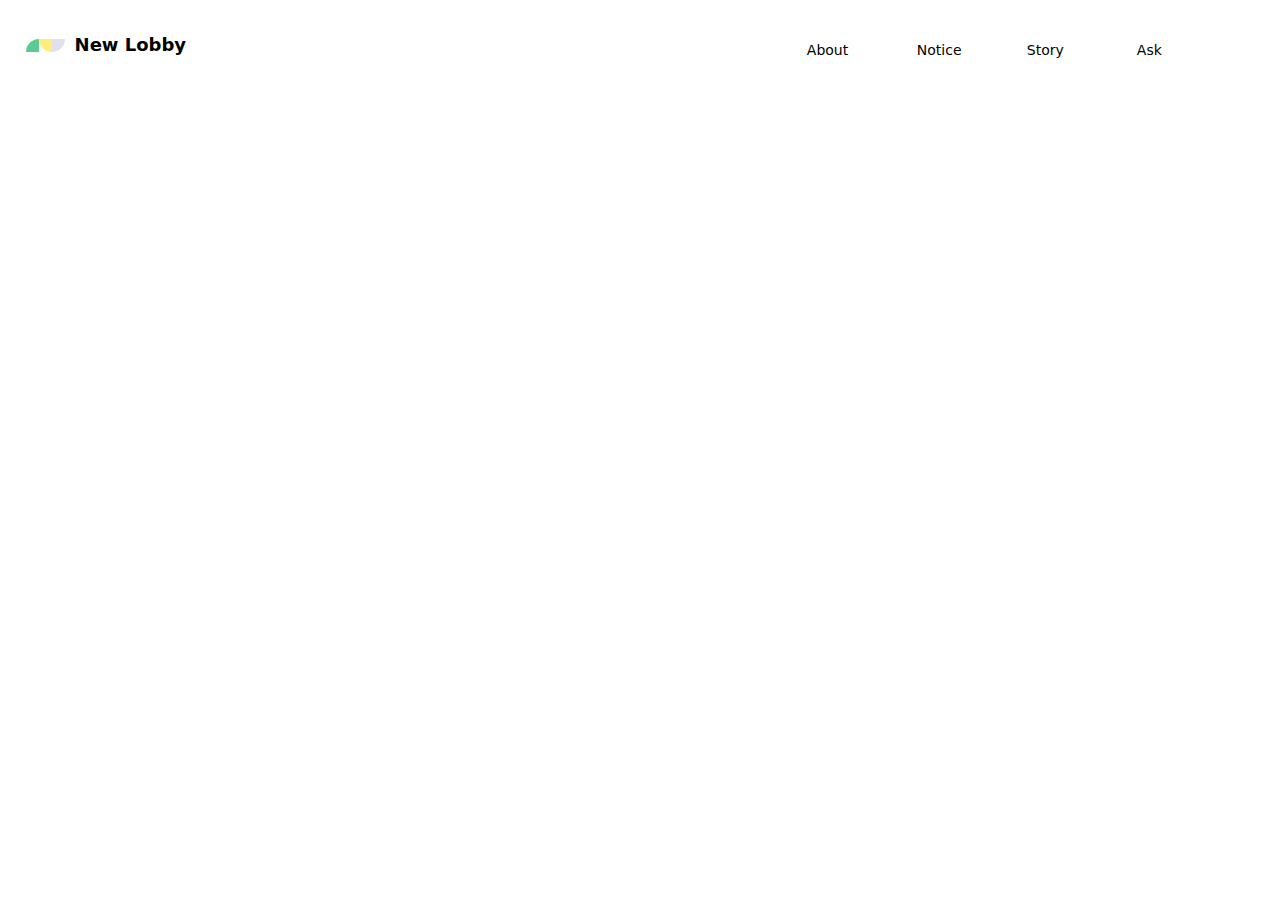
==== index.html @ 742c062a "240725  html 설계" ====
<!DOCTYPE html>
<html lang="ko">

<head>
  <meta charset="UTF-8">
  <title>새로비 소통 페이지</title>

  <!--========== open graph -->
  <meta property="og:title" content="새로비 소통 페이지">
  <meta property="og:description" content="여기를 눌러 링크를 확인하세요">
  <meta property="og:image" content="#">
  <meta property="og:url" content="#">

  <!--========== favicon -->
  <link rel="shortcut icon" href="./assets/images/favicon.ico" type="image/x-icon">
  <link rel="apple-touch-icon" sizes="180x180" href="./assets/images/apple-touch-icon.png">
  <link rel="icon" type="image/png" sizes="32x32" href="./assets/images/favicon-32x32.png">
  <link rel="icon" type="image/png" sizes="16x16" href="./assets/images/favicon-16x16.png">
  <link rel="manifest" href="./assets/images/site.webmanifest">


  <!--========== style -->
  <!--===== reset -->
  <link rel="stylesheet" href="./assets/style/reset.css">
  <!--===== plugIn -->
  <!--===== font -->
  <!-- 
    @font-face {
    font-family: 'TheJamsil5Bold';
    src: url('https://fastly.jsdelivr.net/gh/projectnoonnu/noonfonts_2302_01@1.0/TheJamsil5Bold.woff2') format('woff2');
    font-weight: 700;
    font-style: normal;
    }
  -->
  <!--===== css -->
  <link rel="stylesheet" href="./assets/style/var.css">
  <link rel="stylesheet" href="./assets/style/index.css">


  <!--========== js -->
  <!--===== besic -->
  <script src="./assets/Js/jquery-3.7.1.min.js"></script>
  <script src="./assets/Js/jquery-ui.min.js"></script>
  <!--===== plugIn -->

</head>

<body>
  <!--========== header -->
  <header class="header">
    <!--===== header logoWrapper -->
    <ul class="logoWrapper">
      <a href="#">
        <li class="graphicLogo">
          <div class="graphic"></div>
          <div class="graphic"></div>
          <div class="graphic"></div>
        </li>
        <li class="textLogo">
          <h1 class="textLogo_en"><div>New Lobby</div></h1>
          <h1 class="textLogo_ko"><div>새로운 소통 페이지</div></h1>
          <h1 class="textLogo_la"><div>New Lobby</div></h1>
        </li>
      </a>
    </ul>
    <!--===== header navWrapper -->
    <ul class="navWrapper mainMenu_wrapper">
      <li class="mainMenu_item about">
        <p class="mainMenu_btn">About</p>
        <ul class="subMenu_wrapper">
          <li class="subMenu_item">
            <a href="#">New Lobby</a>
          </li>
          <li class="subMenu_item">
            <a href="#">안녕, 새로비!</a>
          </li>
        </ul>
      </li>
      <li class="mainMenu_item notice">
        <p class="mainMenu_btn">Notice</p>
        <ul class="subMenu_wrapper">
          <li class="subMenu_item">
            <a href="#">공지사항</a>
          </li>
          <li class="subMenu_item">
            <a href="#">주요 일정 캘린더</a>
          </li>
          <li class="subMenu_item">
            <a href="#">사옥 생활 안내</a>
          </li>
        </ul>
      </li>
      <li class="mainMenu_item story">
        <p class="mainMenu_btn">Story</p>
        <ul class="subMenu_wrapper">
          <li class="subMenu_item">
            <a href="#">새로비 스토리</a>
          </li>
          <li class="subMenu_item">
            <a href="#">이벤트/설문</a>
          </li>
        </ul>
      </li>
      <li class="mainMenu_item ask">
        <p class="mainMenu_btn">Ask</p>
        <ul class="subMenu_wrapper">
          <li class="subMenu_item">
            <a href="#">자주 묻는 질문</a>
          </li>
          <li class="subMenu_item">
            <a href="#">1:1 문의</a>
          </li>
        </ul>
      </li>
    </ul>
  </header>


  <!--========== main -->
  <main></main>


  <!--========== footer -->
  <footer></footer>


</body>

</html>
---- assets/style/var.css ----
/*========== color */
/*========== size */
/*========== weight */
/*========== font *//*# sourceMappingURL=var.css.map */
---- assets/style/index.css ----
/*========== color */
/*========== size */
/*========== weight */
/*========== font */
body {
  font-family: "TheJamsil5Bold", system-ui, -apple-system, BlinkMacSystemFont, "Segoe UI", Roboto, Oxygen, Ubuntu, Cantarell, "Open Sans", "Helvetica Neue", sans-serif;
  src: url("https://fastly.jsdelivr.net/gh/projectnoonnu/noonfonts_2302_01@1.0/TheJamsil5Bold.woff2") format("woff2");
  color: #000;
}

/*========== header */
header {
  width: 100%;
  height: 90px;
  background-color: #fff;
  display: grid;
  grid-template-columns: 1fr 1fr;
  align-content: center;
  padding: 0 2vw;
}
header .logoWrapper a {
  display: flex;
  align-items: center;
  gap: 10px;
}
header .logoWrapper a .graphicLogo {
  display: flex;
}
header .logoWrapper a .graphicLogo .graphic {
  width: 13px;
  height: 13px;
  display: block;
}
header .logoWrapper a .graphicLogo .graphic:nth-child(1) {
  background-color: #5BCB93;
  border-radius: 13px 0 0 0;
}
header .logoWrapper a .graphicLogo .graphic:nth-child(2) {
  background-color: #FFEE7C;
  border-radius: 0 0 0 13px;
}
header .logoWrapper a .graphicLogo .graphic:nth-child(3) {
  background-color: #DFE1EC;
  border-radius: 0 0 13px 0;
}
header .logoWrapper a .textLogo {
  font-weight: 800;
  font-size: 18px;
  overflow: hidden;
  height: 22px;
}
header .logoWrapper a .textLogo h1 div {
  height: 21px;
  display: inline-block;
}
header .logoWrapper a .textLogo .textLogo_en {
  animation: show 5s linear infinite;
}
@keyframes show {
  0% {
    margin-top: -42px;
  }
  5% {
    margin-top: -21px;
  }
  33% {
    margin-top: -21px;
  }
  38% {
    margin-top: -21px;
  }
  66% {
    margin-top: 0px;
  }
  71% {
    margin-top: 0px;
  }
  99% {
    margin-top: 0px;
  }
  100% {
    margin-top: -42px;
  }
}
header .navWrapper {
  justify-self: end;
  font-weight: 500;
  font-size: 14px;
  display: flex;
  gap: 10px;
  padding-right: 2vw;
}
header .navWrapper .mainMenu_item {
  width: 100px;
  display: block;
  position: relative;
}
header .navWrapper .mainMenu_item:hover .mainMenu_btn {
  background-color: #5BCB93;
  height: 90px;
}
header .navWrapper .mainMenu_item:hover .subMenu_wrapper {
  display: block;
  top: 30px;
  opacity: 1;
}
header .navWrapper .mainMenu_item .mainMenu_btn {
  transition: 0.3s;
  background-color: transparent;
  padding: 8px;
  width: 90px;
  height: 0px;
  position: absolute;
  top: 0px;
  left: 0px;
}
header .navWrapper .mainMenu_item .subMenu_wrapper {
  transition: 0.3s;
  opacity: 0;
  position: absolute;
  top: 60px;
  left: 15px;
  z-index: 99;
  background-color: #fff;
  width: 120px;
  border: 1px solid #5BCB93;
}
header .navWrapper .mainMenu_item .subMenu_wrapper .subMenu_item {
  padding: 10px 8px;
}
header .navWrapper .mainMenu_item .subMenu_wrapper .subMenu_item:hover {
  background-color: #5BCB93;
}

/*========== main */
/*========== footer *//*# sourceMappingURL=index.css.map */
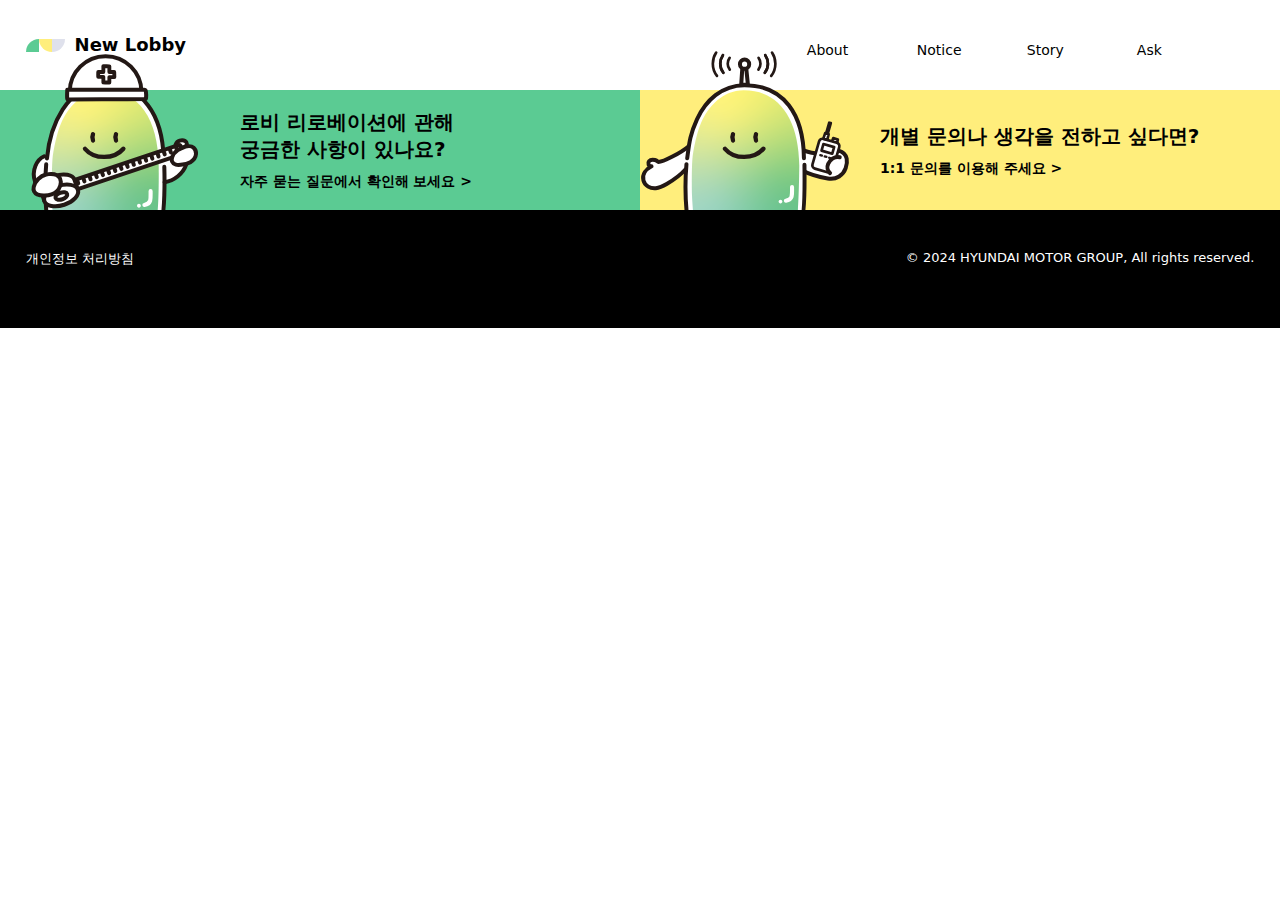
==== commit 6c0d71f5: "240725 header + footer 마무리" ====
--- a/index.html
+++ b/index.html
@@ -121,7 +121,40 @@
 
 
   <!--========== footer -->
-  <footer></footer>
+  <footer>
+    <!--===== footerTop -->
+    <ul class="footerTop banners">
+      <li class="banner bannerLeft">
+        <a href="#">
+          <img src="./assets/images/faq.svg" alt="left">
+          <div class="textWrapper">
+            <h6>
+              로비 리로베이션에 관해<br>
+              궁금한 사항이 있나요? 
+            </h6>
+            <p>자주 묻는 질문에서 확인해 보세요 ></p>
+          </div>
+        </a>
+      </li>
+      <li class="banner bannerRight">
+        <a href="#">
+          <img src="./assets/images/qna.svg" alt="right">
+          <div class="textWrapper">
+            <h6>
+              개별 문의나 생각을 전하고 싶다면? 
+            </h6>
+            <p>1:1 문의를 이용해 주세요 ></p>
+          </div>
+        </a>
+      </li>
+    </ul>
+
+    <!--===== footerBottom  -->
+    <div class="footerBottom">
+      <a href="#">개인정보 처리방침</a>
+      <p>© 2024 HYUNDAI MOTOR GROUP, All rights reserved.</p>
+    </div>
+  </footer>
 
 
 </body>
--- a/assets/style/index.css
+++ b/assets/style/index.css
@@ -17,6 +17,8 @@
   grid-template-columns: 1fr 1fr;
   align-content: center;
   padding: 0 2vw;
+  /*===== logoWrapper */
+  /*===== navWrapper */
 }
 header .logoWrapper a {
   display: flex;
@@ -133,4 +135,51 @@
 }
 
 /*========== main */
-/*========== footer *//*# sourceMappingURL=index.css.map */+/*========== footer */
+footer {
+  /*===== footerTop */
+  /*===== footerBottom */
+}
+footer .footerTop {
+  width: 100%;
+  height: 120px;
+  display: grid;
+  grid-template-columns: 1fr 1fr;
+}
+footer .footerTop .banner {
+  width: 100%;
+}
+footer .footerTop .banner a {
+  width: 100%;
+  height: 120px;
+  background-color: #5BCB93;
+  display: flex;
+  gap: 30px;
+}
+footer .footerTop .banner a img {
+  align-self: end;
+}
+footer .footerTop .banner a .textWrapper {
+  font-weight: 600;
+  align-self: center;
+}
+footer .footerTop .banner a .textWrapper h6 {
+  font-size: 20px;
+  margin-bottom: 10px;
+}
+footer .footerTop .banner a .textWrapper p {
+  font-size: 14px;
+}
+footer .footerTop .bannerRight a {
+  background-color: #FFEE7C;
+}
+footer .footerBottom {
+  width: 100%;
+  padding: 40px 2vw 60px;
+  display: flex;
+  justify-content: space-between;
+  color: #fff;
+  background-color: #000;
+  font-size: 13px;
+  font-weight: 400;
+}/*# sourceMappingURL=index.css.map */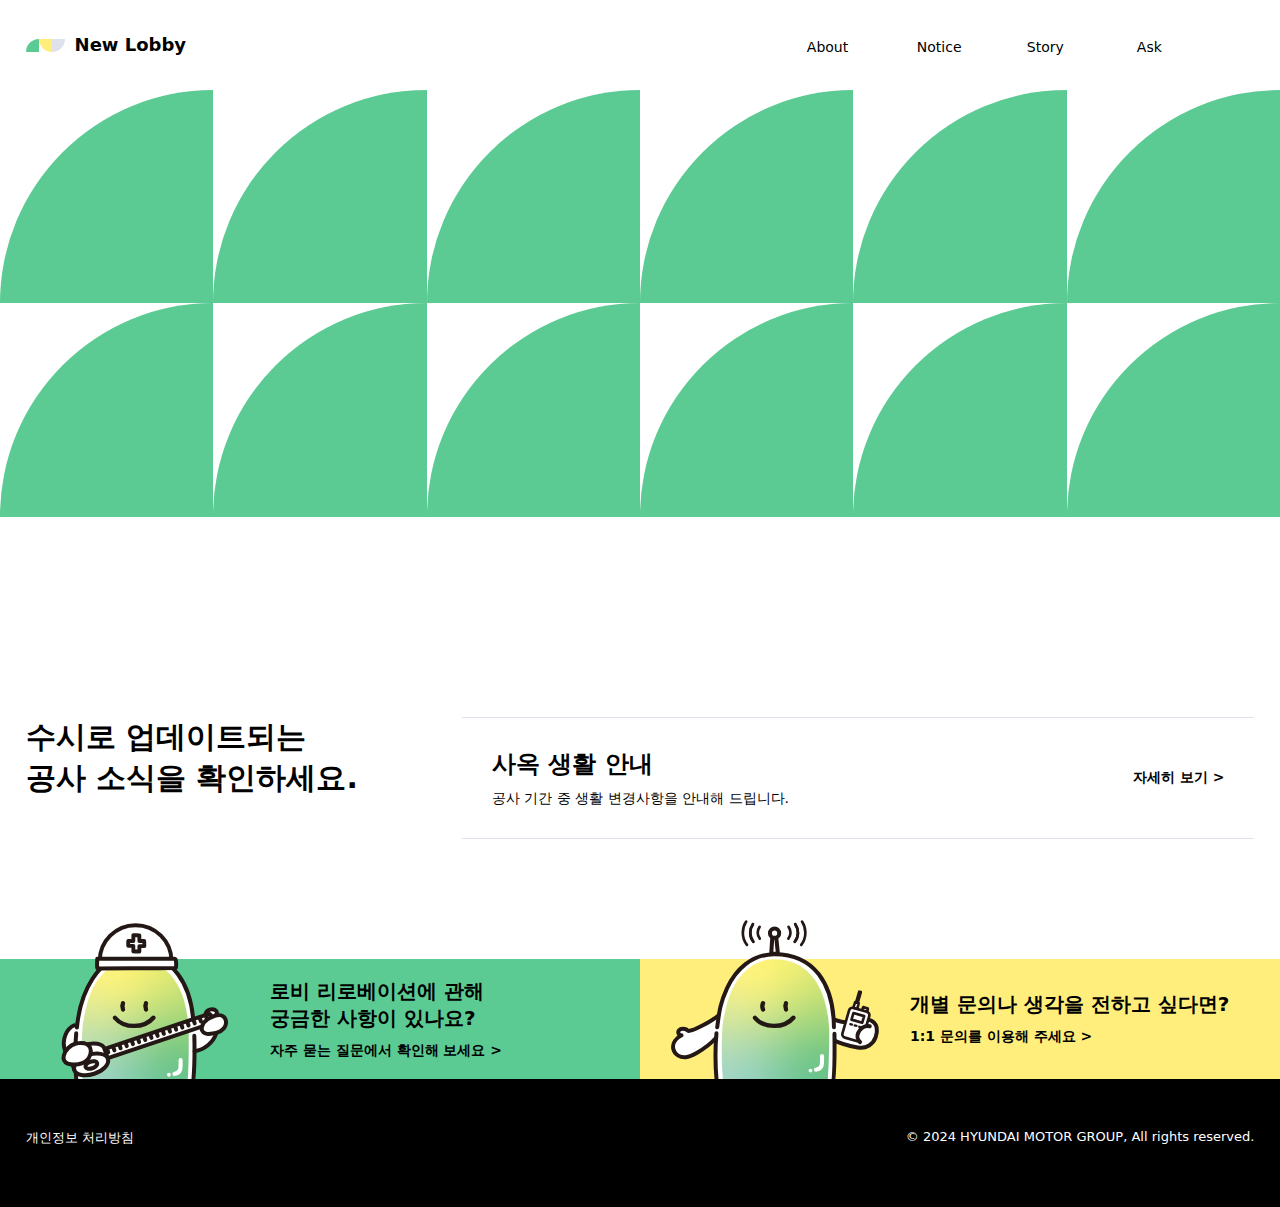
==== commit f91b87b3: "240725 중간 업로드" ====
--- a/index.html
+++ b/index.html
@@ -117,7 +117,68 @@
 
 
   <!--========== main -->
-  <main></main>
+  <main class="main">
+
+    <!--========== main - home -->
+    <section class="home"></section>
+
+
+    <!--========== main - about -->
+    <section class="about">
+      <div class="titleWrapper">
+        <h2></h2>
+        <h2></h2>
+        <h2></h2>
+      </div>
+      <div class="text">
+
+      </div>
+      <div class="link">
+        
+      </div>
+    </section>
+
+
+    <!--========== main - object -->
+    <section class="object">
+      <div class="objectItem"></div>
+      <div class="objectItem"></div>
+      <div class="objectItem"></div>
+      <div class="objectItem"></div>
+      <div class="objectItem"></div>
+      <div class="objectItem"></div>
+      <div class="objectItem"></div>
+      <div class="objectItem"></div>
+      <div class="objectItem"></div>
+      <div class="objectItem"></div>
+      <div class="objectItem"></div>
+      <div class="objectItem"></div>
+    </section>
+
+
+    <!--========== main - nitice -->
+    <section class="notice">
+      <div class="noticeLeft">
+        <h2>
+          수시로 업데이트되는<br>
+          공사 소식을 확인하세요.
+        </h2>
+      </div>
+      <div class="noticeRight">
+        <a href="#">
+          <div class="left">
+            <h5>사옥 생활 안내</h5>
+            <p>공사 기간 중 생활 변경사항을 안내해 드립니다.</p>
+          </div>
+          <div class="right">
+            자세히 보기 >
+          </div>
+        </a>
+      </div>
+    </section>
+
+
+  </main>
 
 
   <!--========== footer -->
--- a/assets/style/index.css
+++ b/assets/style/index.css
@@ -91,6 +91,7 @@
   display: flex;
   gap: 10px;
   padding-right: 2vw;
+  line-height: 0.8;
 }
 header .navWrapper .mainMenu_item {
   width: 100px;
@@ -128,15 +129,69 @@
   border: 1px solid #5BCB93;
 }
 header .navWrapper .mainMenu_item .subMenu_wrapper .subMenu_item {
-  padding: 10px 8px;
+  padding: 15px 8px;
 }
 header .navWrapper .mainMenu_item .subMenu_wrapper .subMenu_item:hover {
   background-color: #5BCB93;
 }
 
 /*========== main */
+main {
+  /*========== main - home */
+  /*========== main - about */
+  /*========== main - object */
+  /*========== main - notice */
+}
+main .object {
+  width: 100%;
+  display: grid;
+  grid-template-columns: repeat(6, 1fr);
+  grid-template-rows: 1fr 1fr;
+}
+main .object .objectItem {
+  display: block;
+  width: 100%;
+  aspect-ratio: 1/1;
+  background-color: #5BCB93;
+  border-radius: 100% 0 0 0;
+}
+main .notice {
+  margin-top: 200px;
+  padding: 0 2vw;
+  display: grid;
+  gap: 40px;
+  grid-template-columns: 1fr 2fr;
+}
+main .notice .noticeLeft {
+  align-self: start;
+  font-weight: 400;
+  font-size: 30px;
+}
+main .notice .noticeRight a {
+  border-top: 1px solid #DFE1EC;
+  border-bottom: 1px solid #DFE1EC;
+  padding: 30px;
+  display: flex;
+  align-items: center;
+  justify-content: space-between;
+}
+main .notice .noticeRight a .left h5 {
+  font-weight: 600;
+  font-size: 24px;
+  margin-bottom: 10px;
+}
+main .notice .noticeRight a .left p {
+  font-weight: 500;
+  font-size: 14px;
+}
+main .notice .noticeRight a .right {
+  font-weight: 600;
+  font-size: 14px;
+}
+
 /*========== footer */
 footer {
+  margin-top: 120px;
   /*===== footerTop */
   /*===== footerBottom */
 }
@@ -152,6 +207,7 @@
 footer .footerTop .banner a {
   width: 100%;
   height: 120px;
+  padding: 0 30px;
   background-color: #5BCB93;
   display: flex;
   gap: 30px;
@@ -175,7 +231,7 @@
 }
 footer .footerBottom {
   width: 100%;
-  padding: 40px 2vw 60px;
+  padding: 50px 2vw 60px;
   display: flex;
   justify-content: space-between;
   color: #fff;
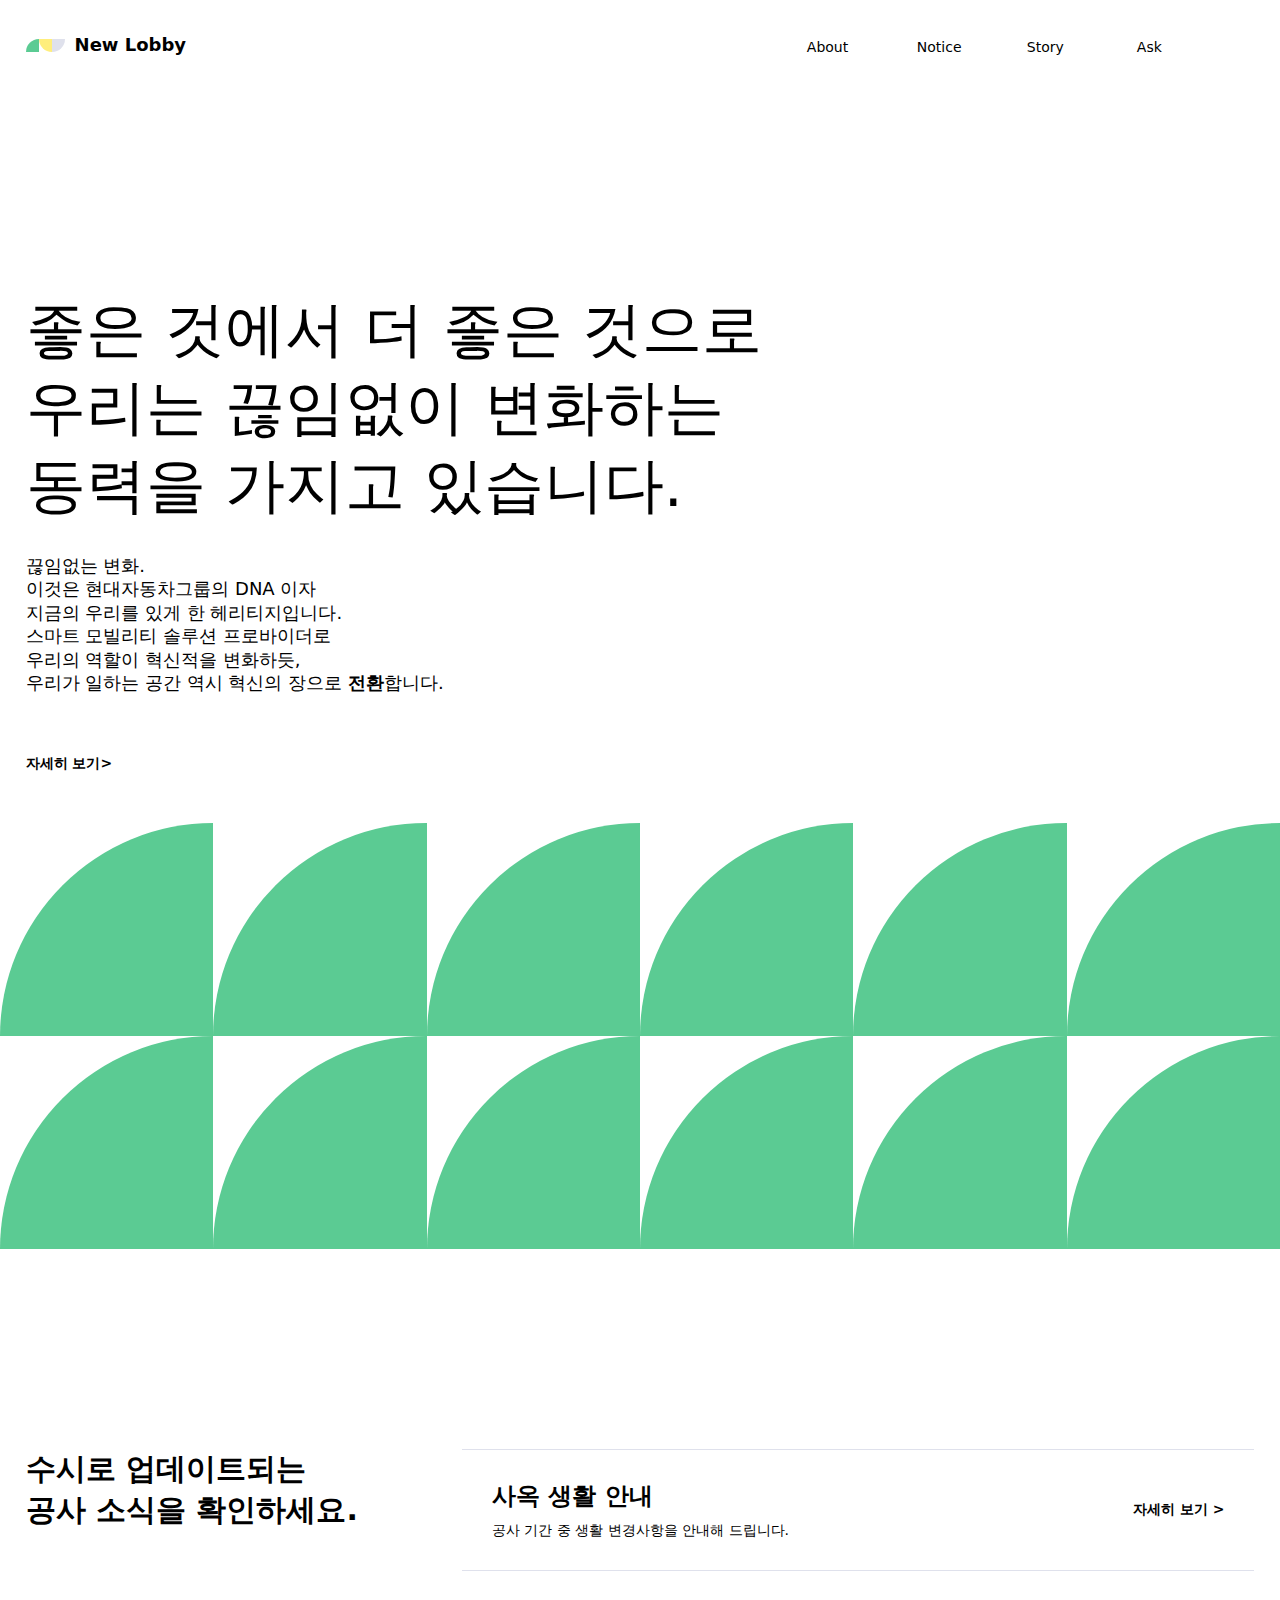
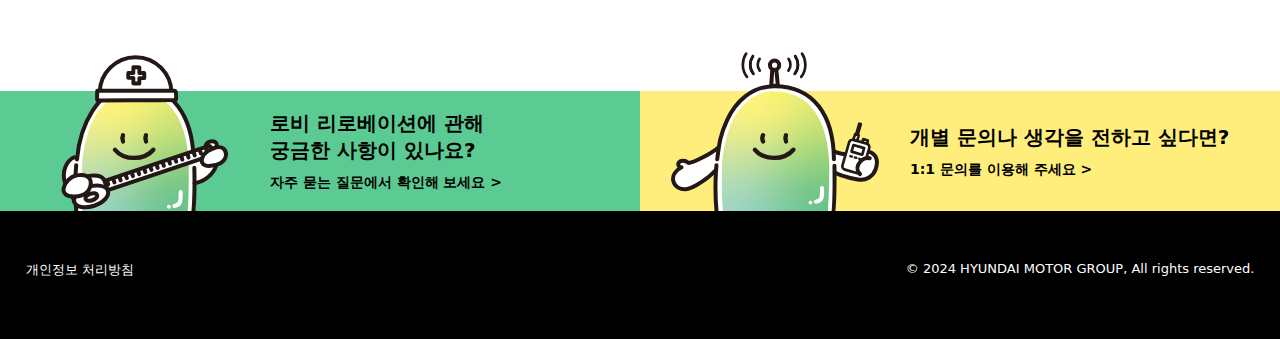
==== commit 9cf1ded6: "240725 마무리" ====
--- a/index.html
+++ b/index.html
@@ -126,15 +126,21 @@
     <!--========== main - about -->
     <section class="about">
       <div class="titleWrapper">
-        <h2></h2>
-        <h2></h2>
-        <h2></h2>
+        <h2>좋은 것에서 더 좋은 것으로</h2>
+        <h2>우리는 끊임없이 변화하는</h2>
+        <h2>동력을 가지고 있습니다.</h2>
       </div>
       <div class="text">
-
+        끊임없는 변화.<br>
+        이것은 현대자동차그룹의 DNA 이자<br>
+        지금의 우리를 있게 한 헤리티지입니다.<br>
+        스마트 모빌리티 솔루션 프로바이더로<br>
+        우리의 역할이 혁신적을 변화하듯,<br>
+        우리가 일하는 공간 역시 혁신의 장으로 <span>전환</span>합니다.
       </div>
       <div class="link">
-        
+        <p>자세히 보기</p>
+        <p>></p>
       </div>
     </section>
 
--- a/assets/style/index.css
+++ b/assets/style/index.css
@@ -142,6 +142,31 @@
   /*========== main - object */
   /*========== main - notice */
 }
+main .about {
+  width: 100%;
+  padding: 200px 2vw 50px;
+  line-height: 1.3;
+}
+main .about .titleWrapper {
+  margin-bottom: 30px;
+}
+main .about .titleWrapper h2 {
+  font-weight: 400;
+  font-size: 60px;
+}
+main .about .text {
+  margin-bottom: 60px;
+  font-weight: 500;
+  font-size: 18px;
+}
+main .about .text span {
+  font-weight: 700;
+}
+main .about .link {
+  display: flex;
+  font-weight: 600;
+  font-size: 14px;
+}
 main .object {
   width: 100%;
   display: grid;
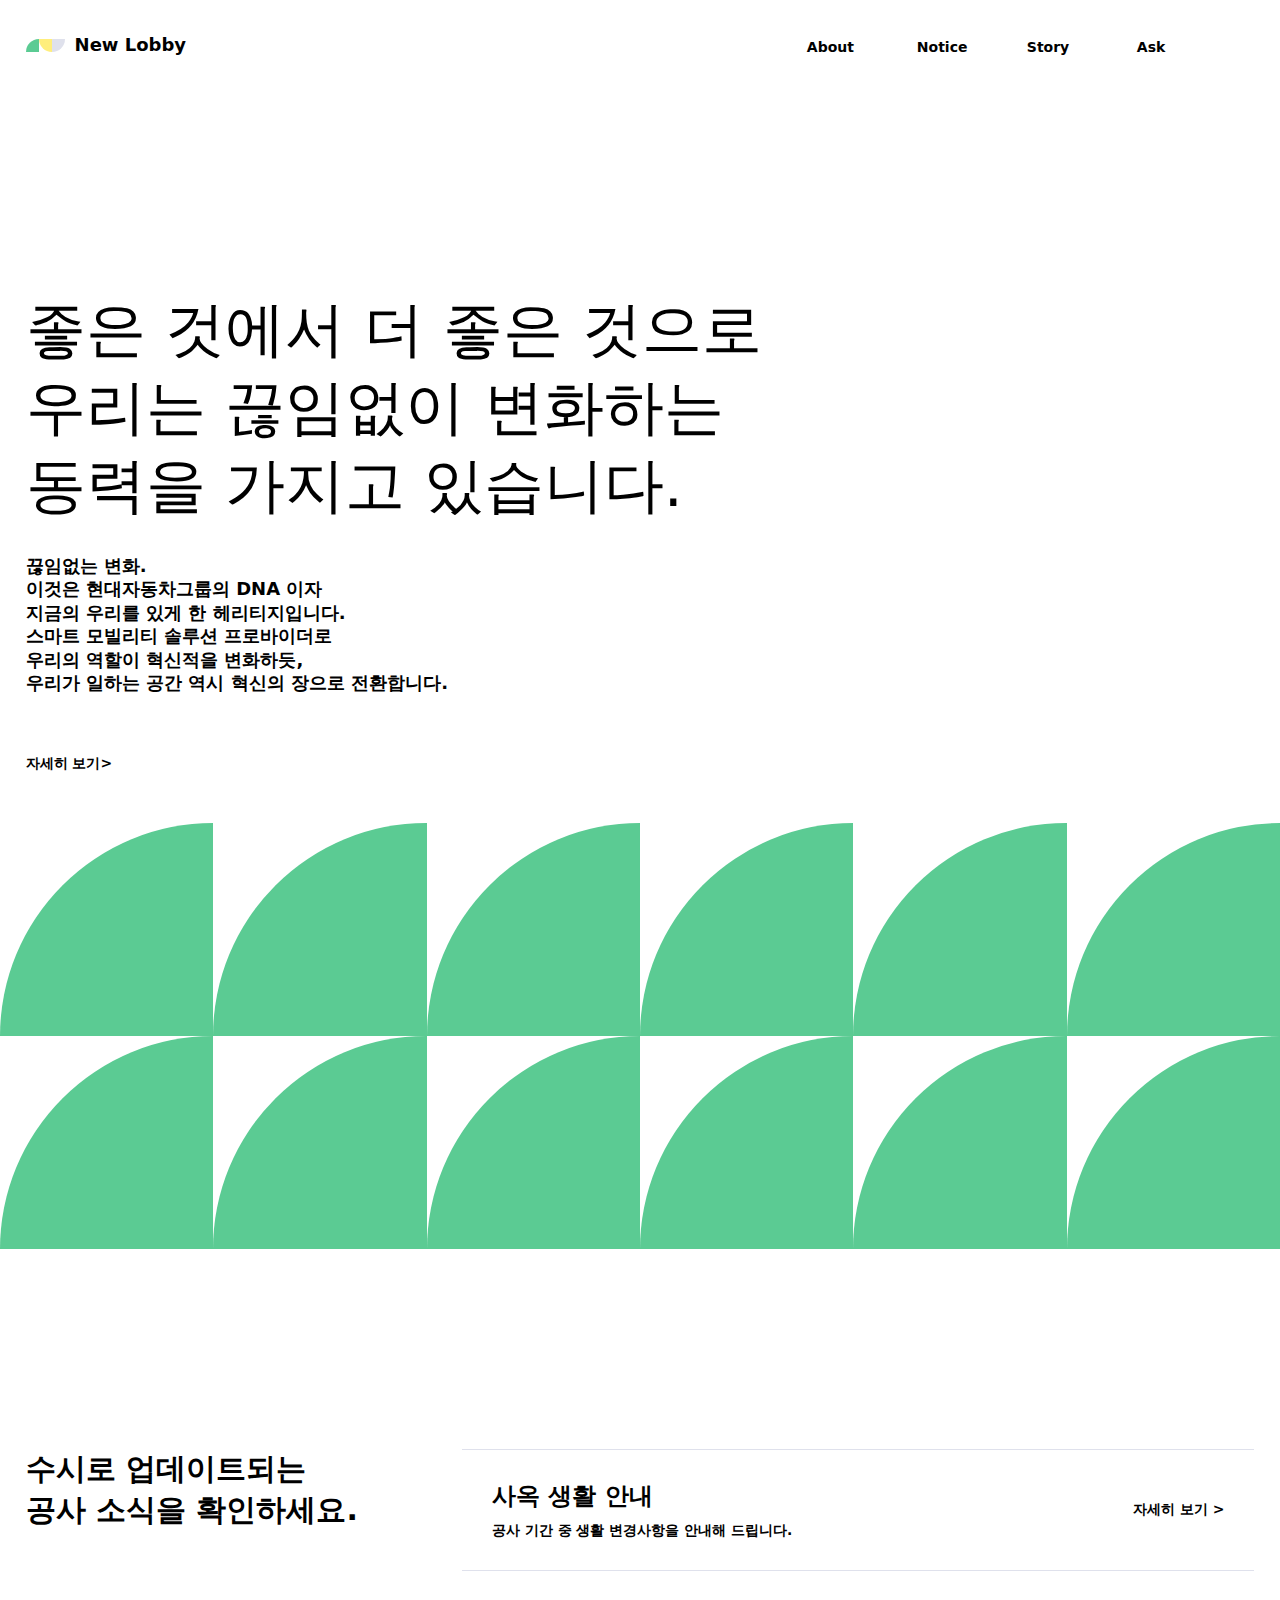
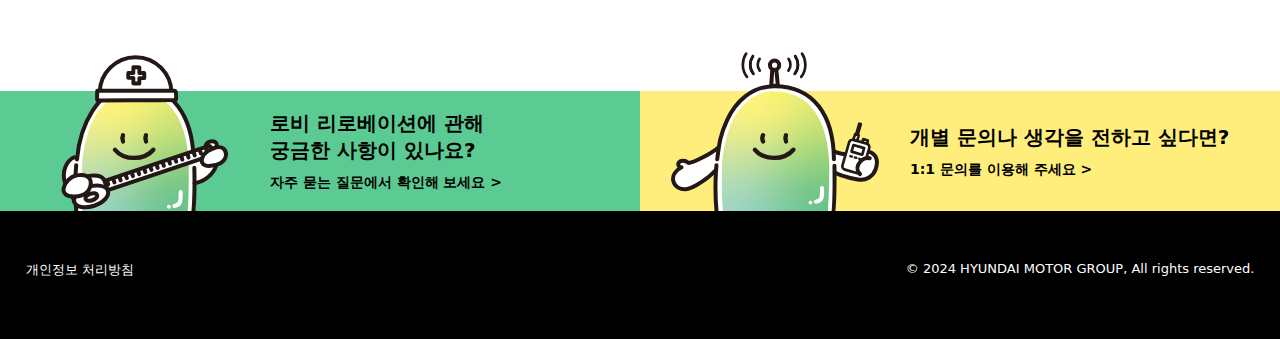
==== commit dee61654: "240729 파피콘 추가" ====
--- a/index.html
+++ b/index.html
@@ -42,6 +42,9 @@
   <script src="./assets/Js/jquery-3.7.1.min.js"></script>
   <script src="./assets/Js/jquery-ui.min.js"></script>
   <!--===== plugIn -->
+
+  <!--===== js -->
+  <script defer src="./assets/Js/index.js"></script>
 
 </head>
 
--- a/assets/style/index.css
+++ b/assets/style/index.css
@@ -3,9 +3,9 @@
 /*========== weight */
 /*========== font */
 body {
-  font-family: "TheJamsil5Bold", system-ui, -apple-system, BlinkMacSystemFont, "Segoe UI", Roboto, Oxygen, Ubuntu, Cantarell, "Open Sans", "Helvetica Neue", sans-serif;
-  src: url("https://fastly.jsdelivr.net/gh/projectnoonnu/noonfonts_2302_01@1.0/TheJamsil5Bold.woff2") format("woff2");
+  font-family: "Freesentation-9Black", system-ui, -apple-system, BlinkMacSystemFont, "Segoe UI", Roboto, Oxygen, Ubuntu, Cantarell, "Open Sans", "Helvetica Neue", sans-serif;
   color: #000;
+  src: url("https://fastly.jsdelivr.net/gh/projectnoonnu/2404@1.0/Freesentation-9Black.woff2") format("woff2");
 }
 
 /*========== header */
@@ -86,7 +86,7 @@
 }
 header .navWrapper {
   justify-self: end;
-  font-weight: 500;
+  font-weight: 600;
   font-size: 14px;
   display: flex;
   gap: 10px;
@@ -151,20 +151,20 @@
   margin-bottom: 30px;
 }
 main .about .titleWrapper h2 {
-  font-weight: 400;
+  font-weight: 500;
   font-size: 60px;
 }
 main .about .text {
   margin-bottom: 60px;
-  font-weight: 500;
+  font-weight: 600;
   font-size: 18px;
 }
 main .about .text span {
-  font-weight: 700;
+  font-weight: 800;
 }
 main .about .link {
   display: flex;
-  font-weight: 600;
+  font-weight: 700;
   font-size: 14px;
 }
 main .object {
@@ -189,7 +189,7 @@
 }
 main .notice .noticeLeft {
   align-self: start;
-  font-weight: 400;
+  font-weight: 500;
   font-size: 30px;
 }
 main .notice .noticeRight a {
@@ -201,16 +201,16 @@
   justify-content: space-between;
 }
 main .notice .noticeRight a .left h5 {
-  font-weight: 600;
+  font-weight: 700;
   font-size: 24px;
   margin-bottom: 10px;
 }
 main .notice .noticeRight a .left p {
-  font-weight: 500;
+  font-weight: 600;
   font-size: 14px;
 }
 main .notice .noticeRight a .right {
-  font-weight: 600;
+  font-weight: 700;
   font-size: 14px;
 }
 
@@ -241,7 +241,7 @@
   align-self: end;
 }
 footer .footerTop .banner a .textWrapper {
-  font-weight: 600;
+  font-weight: 700;
   align-self: center;
 }
 footer .footerTop .banner a .textWrapper h6 {
@@ -262,5 +262,5 @@
   color: #fff;
   background-color: #000;
   font-size: 13px;
-  font-weight: 400;
+  font-weight: 500;
 }/*# sourceMappingURL=index.css.map */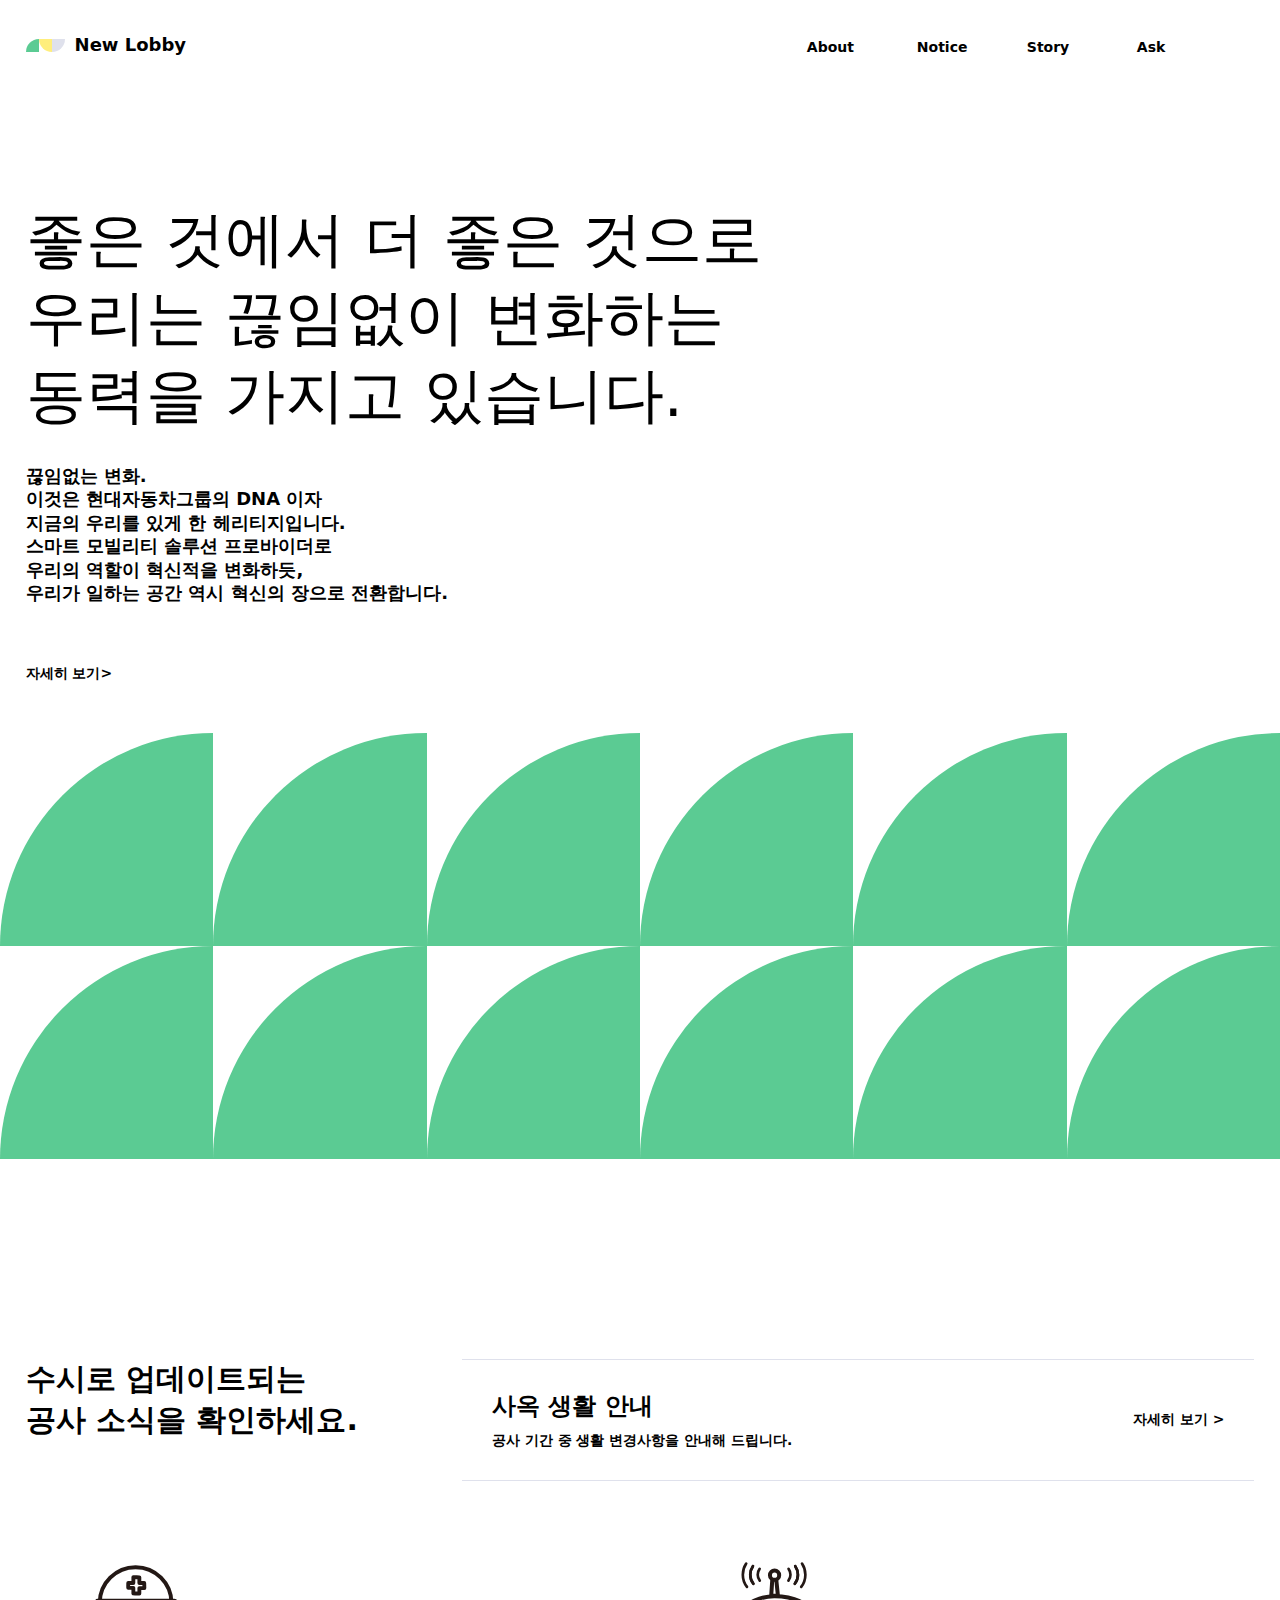
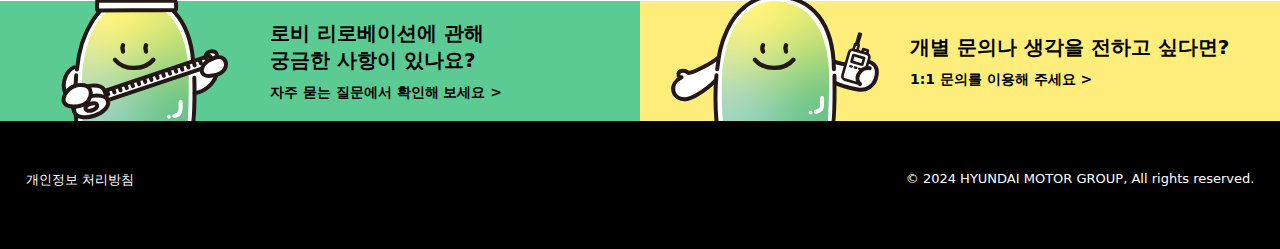
==== commit cc8bf191: "240729 header up and down js  설정" ====
--- a/index.html
+++ b/index.html
@@ -42,7 +42,8 @@
   <script src="./assets/Js/jquery-3.7.1.min.js"></script>
   <script src="./assets/Js/jquery-ui.min.js"></script>
   <!--===== plugIn -->
-
+  <!-- header slide up and down -->
+  <script src="https://cdnjs.cloudflare.com/ajax/libs/jquery/2.1.3/jquery.min.js"></script>
   <!--===== js -->
   <script defer src="./assets/Js/index.js"></script>
 
--- a/assets/style/index.css
+++ b/assets/style/index.css
@@ -10,6 +10,8 @@
 
 /*========== header */
 header {
+  transition: 0.8s ease;
+  position: fixed;
   width: 100%;
   height: 90px;
   background-color: #fff;
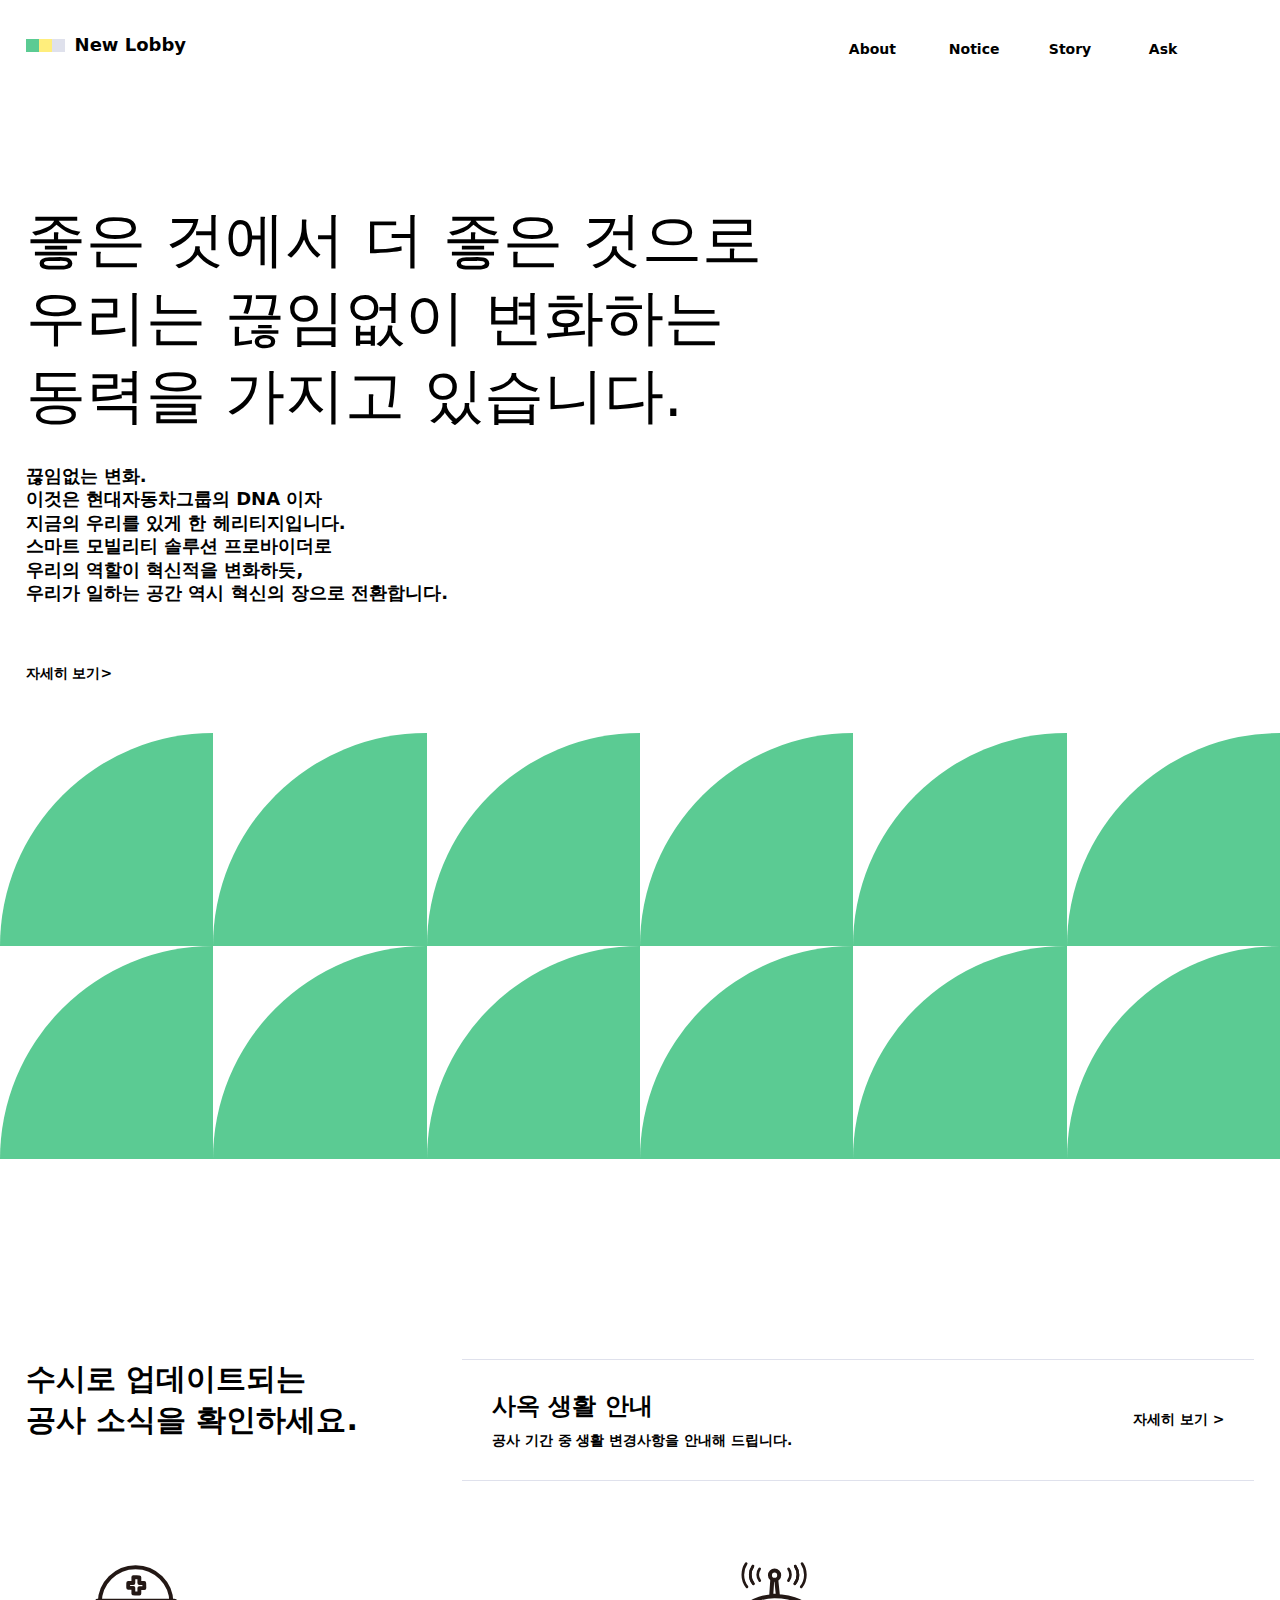
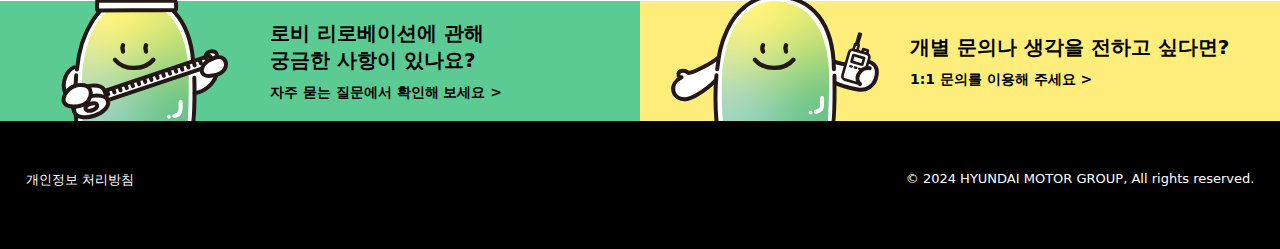
==== commit 053ba41d: "240729 header css animation 추가" ====
--- a/index.html
+++ b/index.html
@@ -63,7 +63,6 @@
         <li class="textLogo">
           <h1 class="textLogo_en"><div>New Lobby</div></h1>
           <h1 class="textLogo_ko"><div>새로운 소통 페이지</div></h1>
-          <h1 class="textLogo_la"><div>New Lobby</div></h1>
         </li>
       </a>
     </ul>
--- a/assets/style/index.css
+++ b/assets/style/index.css
@@ -34,18 +34,215 @@
   width: 13px;
   height: 13px;
   display: block;
+  transition: 0.05s;
+  border-radius: 0 0 0 0;
 }
 header .logoWrapper a .graphicLogo .graphic:nth-child(1) {
   background-color: #5BCB93;
-  border-radius: 13px 0 0 0;
+  animation: graphic1 20s linear infinite;
+}
+@keyframes graphic1 {
+  0% {
+    border-radius: 0 0 0 0;
+  }
+  9% {
+    border-radius: 0 0 0 0;
+  }
+  10% {
+    border-radius: 13px 0 0 0;
+  }
+  19% {
+    border-radius: 13px 0 0 0;
+  }
+  20% {
+    border-radius: 0 0 13px 0;
+  }
+  29% {
+    border-radius: 0 0 13px 0;
+  }
+  30% {
+    border-radius: 0 13px 0 0;
+  }
+  39% {
+    border-radius: 0 13px 0 0;
+  }
+  40% {
+    border-radius: 0 0 0 13px;
+  }
+  49% {
+    border-radius: 0 0 0 13px;
+  }
+  50% {
+    border-radius: 0 0 13px 0;
+  }
+  59% {
+    border-radius: 0 0 13px 0;
+  }
+  61% {
+    border-radius: 13px 0 0 0;
+  }
+  69% {
+    border-radius: 13px 0 0 0;
+  }
+  70% {
+    border-radius: 0 13px 0 0;
+  }
+  79% {
+    border-radius: 0 13px 0 0;
+  }
+  80% {
+    border-radius: 0 0 13px 0;
+  }
+  89% {
+    border-radius: 0 0 13px 0;
+  }
+  90% {
+    border-radius: 0 13px 0 0;
+  }
+  99% {
+    border-radius: 0 13px 0 0;
+  }
+  100% {
+    border-radius: 0 0 0 13px;
+  }
 }
 header .logoWrapper a .graphicLogo .graphic:nth-child(2) {
   background-color: #FFEE7C;
-  border-radius: 0 0 0 13px;
+  animation: graphic2 20s linear infinite;
+}
+@keyframes graphic2 {
+  0% {
+    border-radius: 13px 0 0 0;
+  }
+  9% {
+    border-radius: 13px 0 0 0;
+  }
+  10% {
+    border-radius: 0 0 13px 0;
+  }
+  19% {
+    border-radius: 0 0 13px 0;
+  }
+  20% {
+    border-radius: 0 0 0 13px;
+  }
+  29% {
+    border-radius: 0 0 0 13px;
+  }
+  31% {
+    border-radius: 0 13px 0 0;
+  }
+  39% {
+    border-radius: 0 13px 0 0;
+  }
+  40% {
+    border-radius: 0 0 0 13px;
+  }
+  49% {
+    border-radius: 0 0 0 13px;
+  }
+  50% {
+    border-radius: 13px 0 0 0;
+  }
+  59% {
+    border-radius: 13px 0 0 0;
+  }
+  60% {
+    border-radius: 0 0 13px 0;
+  }
+  69% {
+    border-radius: 0 0 13px 0;
+  }
+  70% {
+    border-radius: 0 0 0 13px;
+  }
+  79% {
+    border-radius: 0 0 0 13px;
+  }
+  80% {
+    border-radius: 0 0 13px 0;
+  }
+  89% {
+    border-radius: 0 0 13px 0;
+  }
+  90% {
+    border-radius: 0 13px 0 0;
+  }
+  99% {
+    border-radius: 0 13px 0 0;
+  }
+  100% {
+    border-radius: 0 0 0 0;
+  }
 }
 header .logoWrapper a .graphicLogo .graphic:nth-child(3) {
   background-color: #DFE1EC;
-  border-radius: 0 0 13px 0;
+  animation: graphic3 20s linear infinite;
+}
+@keyframes graphic3 {
+  0% {
+    border-radius: 0 0 13px 0;
+  }
+  9% {
+    border-radius: 0 0 13px 0;
+  }
+  10% {
+    border-radius: 0 13px 0 0;
+  }
+  19% {
+    border-radius: 0 13px 0 0;
+  }
+  20% {
+    border-radius: 13px 0 0 0;
+  }
+  29% {
+    border-radius: 13px 0 0 0;
+  }
+  30% {
+    border-radius: 0 0 13px 0;
+  }
+  39% {
+    border-radius: 0 0 13px 0;
+  }
+  40% {
+    border-radius: 0 13px 0 0;
+  }
+  49% {
+    border-radius: 0 13px 0 0;
+  }
+  50% {
+    border-radius: 13px 0 0 0;
+  }
+  59% {
+    border-radius: 13px 0 0 0;
+  }
+  60% {
+    border-radius: 0 0 0 13px;
+  }
+  69% {
+    border-radius: 0 0 0 13px;
+  }
+  70% {
+    border-radius: 0 0 13px 0;
+  }
+  79% {
+    border-radius: 0 0 13px 0;
+  }
+  81% {
+    border-radius: 13px 0 0 0;
+  }
+  89% {
+    border-radius: 13px 0 0 0;
+  }
+  90% {
+    border-radius: 0 13px 0 0;
+  }
+  99% {
+    border-radius: 0 13px 0 0;
+  }
+  100% {
+    border-radius: 0 0 0 0;
+  }
 }
 header .logoWrapper a .textLogo {
   font-weight: 800;
@@ -58,11 +255,11 @@
   display: inline-block;
 }
 header .logoWrapper a .textLogo .textLogo_en {
-  animation: show 5s linear infinite;
+  animation: show 7s linear infinite;
 }
 @keyframes show {
   0% {
-    margin-top: -42px;
+    margin-top: 0px;
   }
   5% {
     margin-top: -21px;
@@ -74,7 +271,7 @@
     margin-top: -21px;
   }
   66% {
-    margin-top: 0px;
+    margin-top: -21px;
   }
   71% {
     margin-top: 0px;
@@ -83,7 +280,7 @@
     margin-top: 0px;
   }
   100% {
-    margin-top: -42px;
+    margin-top: 0px;
   }
 }
 header .navWrapper {
@@ -96,7 +293,7 @@
   line-height: 0.8;
 }
 header .navWrapper .mainMenu_item {
-  width: 100px;
+  width: 90px;
   display: block;
   position: relative;
 }
@@ -112,7 +309,7 @@
 header .navWrapper .mainMenu_item .mainMenu_btn {
   transition: 0.3s;
   background-color: transparent;
-  padding: 8px;
+  padding: 10px;
   width: 90px;
   height: 0px;
   position: absolute;
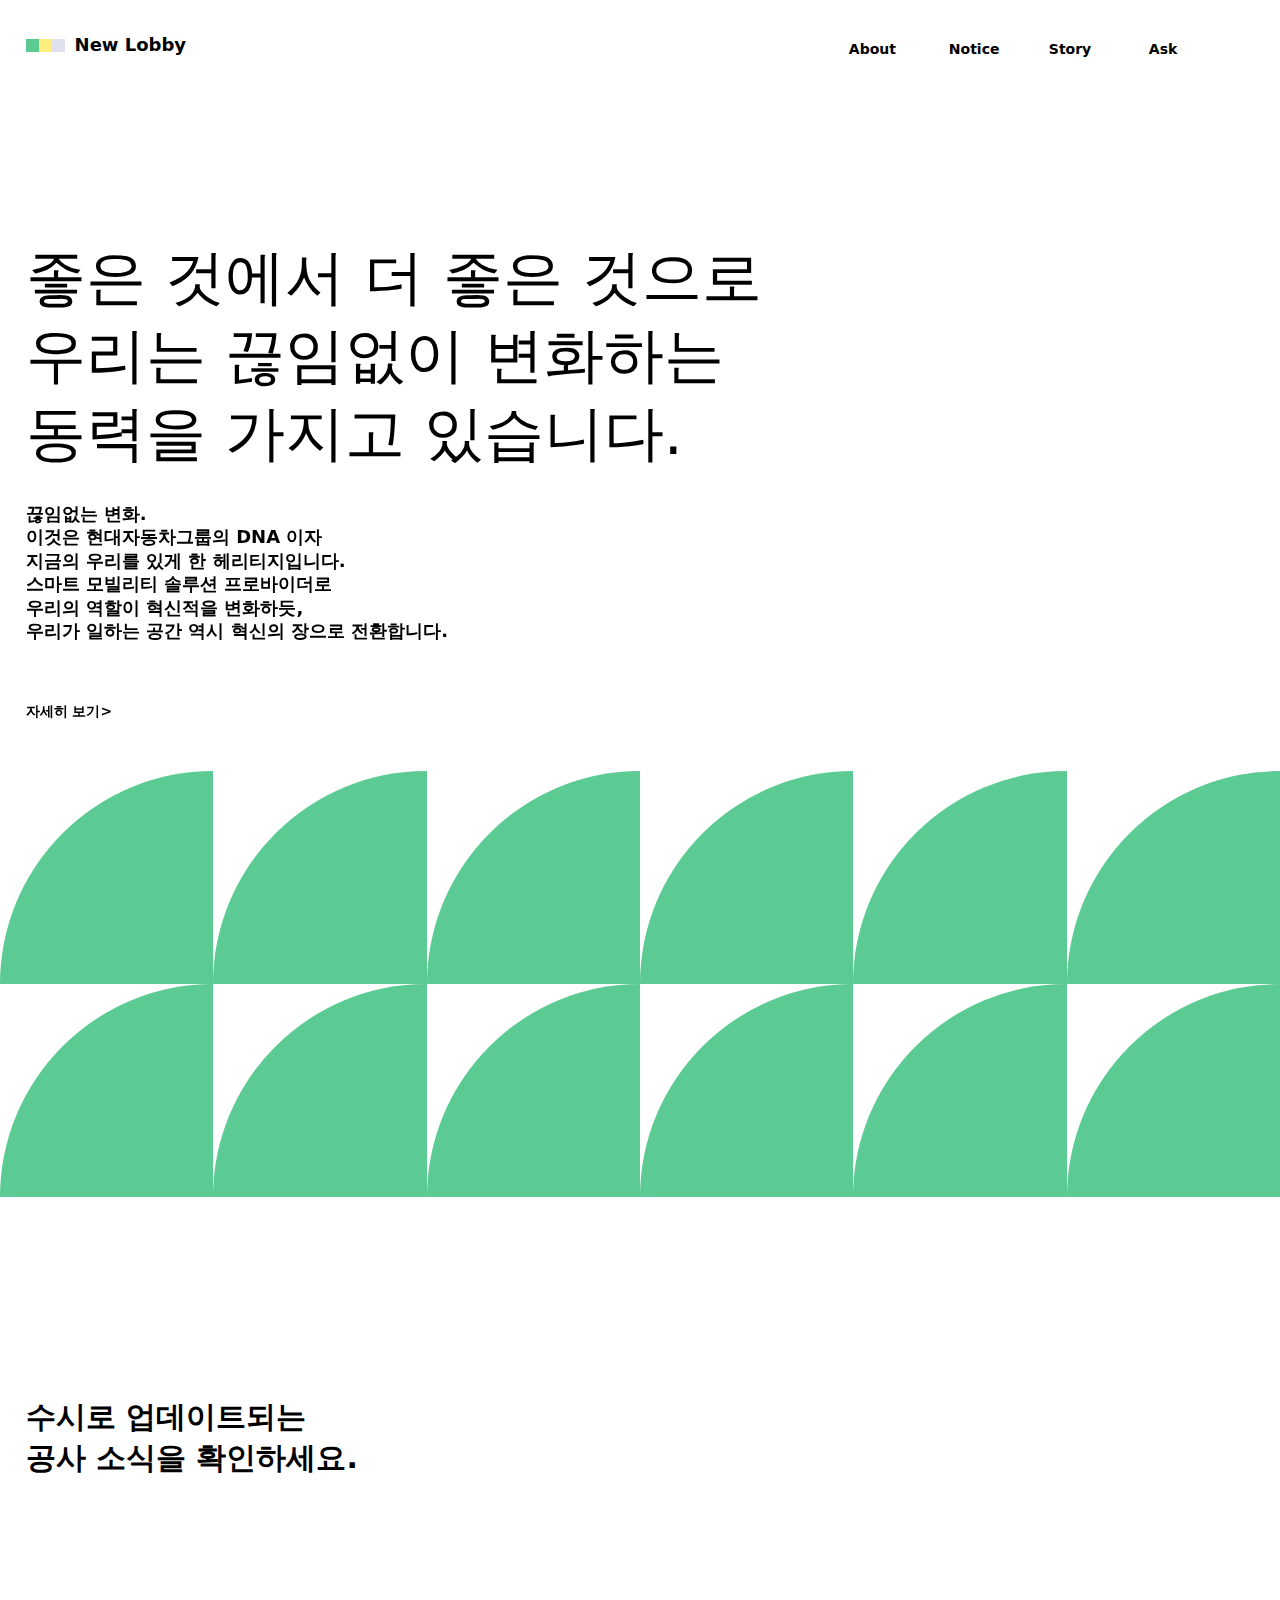
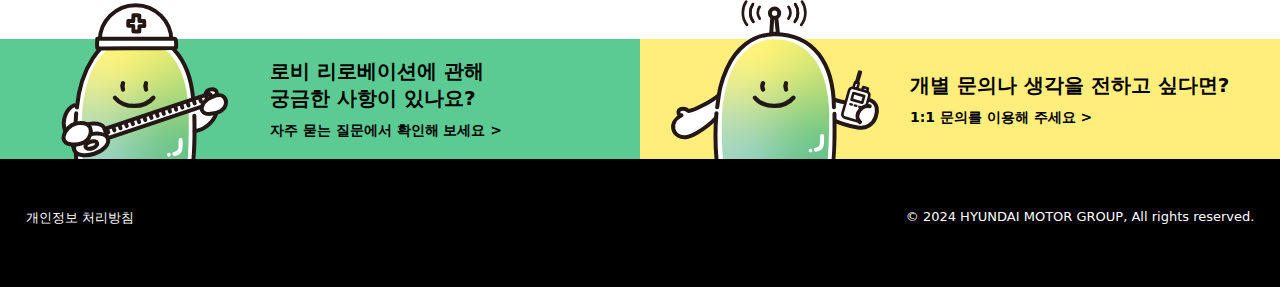
==== commit 50973fe6: "240729 text event 추가" ====
--- a/index.html
+++ b/index.html
@@ -42,6 +42,8 @@
   <script src="./assets/Js/jquery-3.7.1.min.js"></script>
   <script src="./assets/Js/jquery-ui.min.js"></script>
   <!--===== plugIn -->
+  <script src="./assets/Js/gsap.min.js"></script>
+  <script src="./assets/Js/ScrollTrigger.min.js"></script>
   <!-- header slide up and down -->
   <script src="https://cdnjs.cloudflare.com/ajax/libs/jquery/2.1.3/jquery.min.js"></script>
   <!--===== js -->
@@ -79,7 +81,7 @@
           </li>
         </ul>
       </li>
-      <li class="mainMenu_item notice">
+      <li class="mainMenu_item">
         <p class="mainMenu_btn">Notice</p>
         <ul class="subMenu_wrapper">
           <li class="subMenu_item">
@@ -93,7 +95,7 @@
           </li>
         </ul>
       </li>
-      <li class="mainMenu_item story">
+      <li class="mainMenu_item">
         <p class="mainMenu_btn">Story</p>
         <ul class="subMenu_wrapper">
           <li class="subMenu_item">
@@ -104,7 +106,7 @@
           </li>
         </ul>
       </li>
-      <li class="mainMenu_item ask">
+      <li class="mainMenu_item">
         <p class="mainMenu_btn">Ask</p>
         <ul class="subMenu_wrapper">
           <li class="subMenu_item">
@@ -123,7 +125,17 @@
   <main class="main">
 
     <!--========== main - home -->
-    <section class="home"></section>
+    <section class="home">
+      <article class="homeTitle">
+        <h1 class="titleTop">Always</h1>
+        <h1 class="titleBottom">Transforming</h1>
+      </article>
+
+      <article class="homeImg">
+        
+      </article>
+      <article class="homeNotice"></article>
+    </section>
 
 
     <!--========== main - about -->
--- a/assets/style/var.css
+++ b/assets/style/var.css
@@ -1,4 +1,5 @@
 /*========== color */
 /*========== size */
 /*========== weight */
-/*========== font *//*# sourceMappingURL=var.css.map */+/*========== font */
+/*========== transition *//*# sourceMappingURL=var.css.map */--- a/assets/style/index.css
+++ b/assets/style/index.css
@@ -2,6 +2,7 @@
 /*========== size */
 /*========== weight */
 /*========== font */
+/*========== transition */
 body {
   font-family: "Freesentation-9Black", system-ui, -apple-system, BlinkMacSystemFont, "Segoe UI", Roboto, Oxygen, Ubuntu, Cantarell, "Open Sans", "Helvetica Neue", sans-serif;
   color: #000;
@@ -39,7 +40,7 @@
 }
 header .logoWrapper a .graphicLogo .graphic:nth-child(1) {
   background-color: #5BCB93;
-  animation: graphic1 20s linear infinite;
+  animation: graphic1 25s linear infinite;
 }
 @keyframes graphic1 {
   0% {
@@ -108,7 +109,7 @@
 }
 header .logoWrapper a .graphicLogo .graphic:nth-child(2) {
   background-color: #FFEE7C;
-  animation: graphic2 20s linear infinite;
+  animation: graphic2 25s linear infinite;
 }
 @keyframes graphic2 {
   0% {
@@ -177,7 +178,7 @@
 }
 header .logoWrapper a .graphicLogo .graphic:nth-child(3) {
   background-color: #DFE1EC;
-  animation: graphic3 20s linear infinite;
+  animation: graphic3 25s linear infinite;
 }
 @keyframes graphic3 {
   0% {
@@ -354,6 +355,9 @@
   font-size: 60px;
 }
 main .about .text {
+  opacity: 0;
+  transform: translateY(50px);
+  transition: 0.1s;
   margin-bottom: 60px;
   font-weight: 600;
   font-size: 18px;
@@ -362,11 +366,15 @@
   font-weight: 800;
 }
 main .about .link {
+  opacity: 0;
+  transform: translateY(50px);
+  transition: 0.1s;
   display: flex;
   font-weight: 700;
   font-size: 14px;
 }
 main .object {
+  margin-bottom: 200px;
   width: 100%;
   display: grid;
   grid-template-columns: repeat(6, 1fr);
@@ -380,7 +388,6 @@
   border-radius: 100% 0 0 0;
 }
 main .notice {
-  margin-top: 200px;
   padding: 0 2vw;
   display: grid;
   gap: 40px;
@@ -390,6 +397,11 @@
   align-self: start;
   font-weight: 500;
   font-size: 30px;
+}
+main .notice .noticeRight {
+  opacity: 0;
+  transform: translateY(50px);
+  transition: 0.1s;
 }
 main .notice .noticeRight a {
   border-top: 1px solid #DFE1EC;
